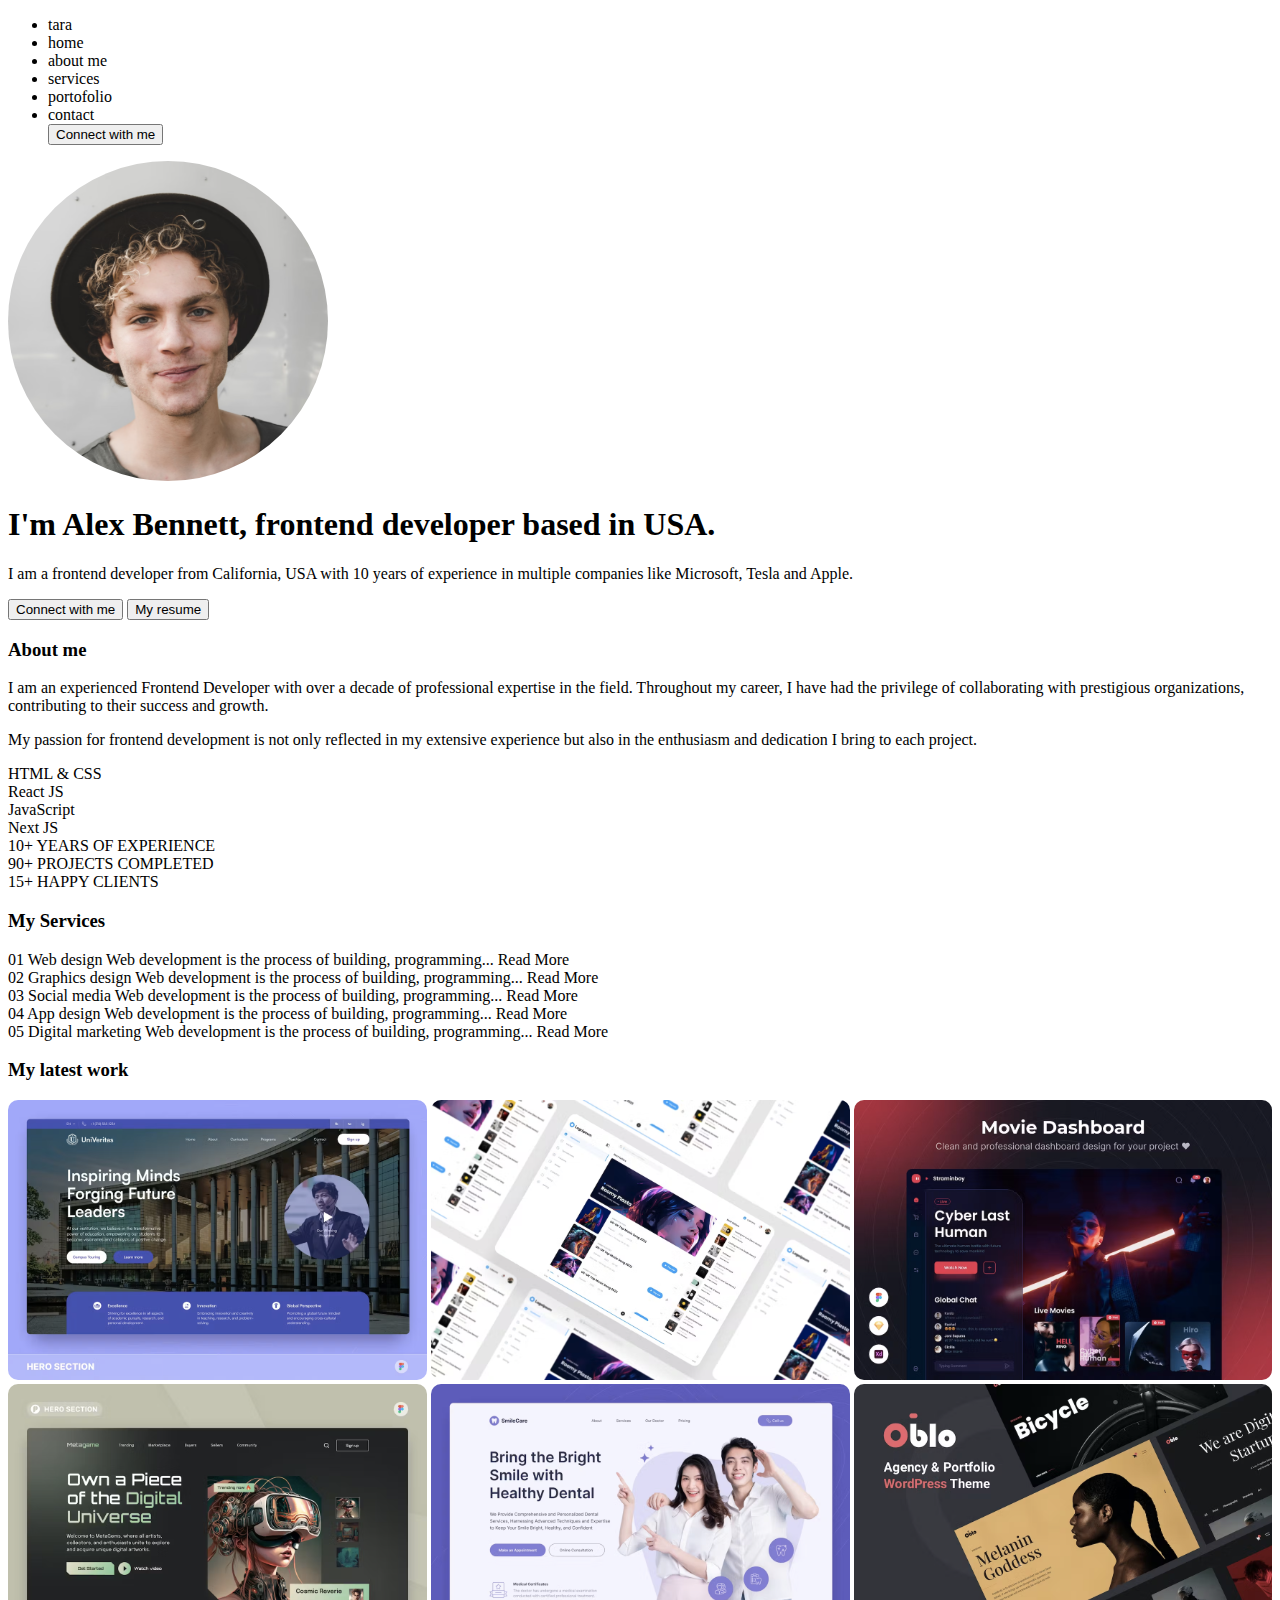
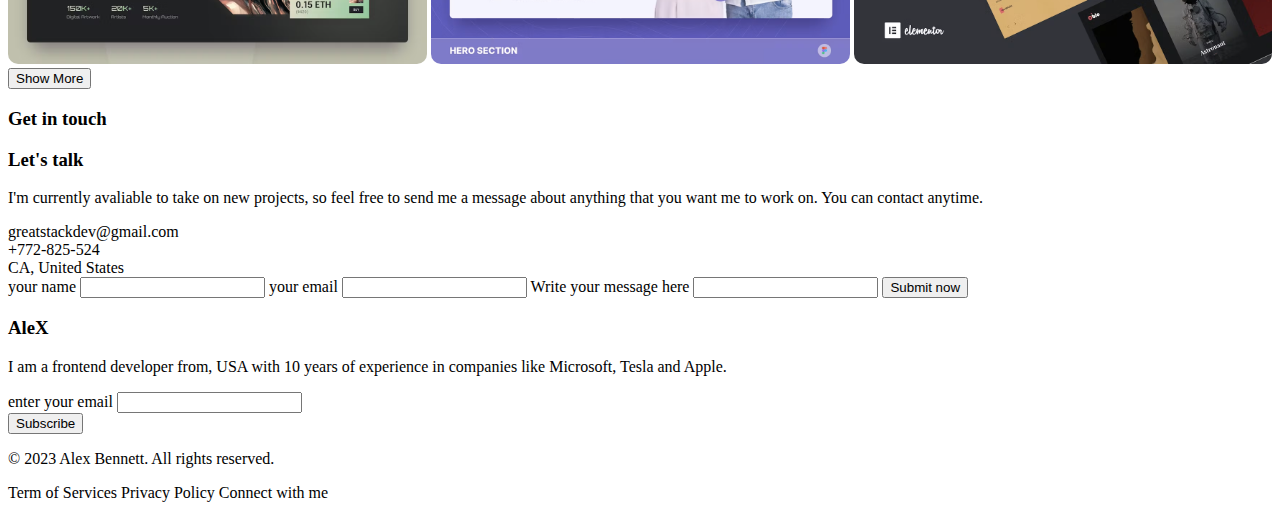
==== html/index.html @ 69fcced3 "my portfolio" ====
<!DOCTYPE html>
<html lang="en">
<head>
   <title>My personal portfolio </title>
</head>
<body> 
    <section>
        <nav>
            <ul>
                <li>tara</li>
                <li>home</li>
                <li>about me</li> 
                <li>services</li>
                <li>portofolio</li> 
                <li>contact</li>
                <div>
                <button>Connect with me</button>
                </div>
            </ul>
        </nav>
    </section> 
    <main>
    <section> 
    <img src="images/alex.svg" alt="">  
    <main> 
        <h1>I'm Alex Bennett, frontend developer based in USA.</h1>
        <p>I am a frontend developer from California, USA with 10 years of experience in multiple companies like Microsoft, Tesla and Apple.</p>
    </main> 
    <div>
        <button>Connect with me</button> 
        <button>My resume</button>
    </div>
</section>
       <section>
        <h3>About me</h3>
    <p>I am an experienced Frontend Developer with over a decade of professional expertise in the field. Throughout my career, I have had the privilege of collaborating with prestigious organizations, contributing to their success and growth.</p>
    <p>My passion for frontend development is not only reflected in my extensive experience but also in the enthusiasm and dedication I bring to each project.</p>
    <li>HTML & CSS</li>
    <li>React JS</li>
    <li>JavaScript</li>
    <li>Next JS</li>
    <li>10+
      YEARS OF EXPERIENCE</li>
    <li>90+
      PROJECTS COMPLETED</li>
    <li>15+
      HAPPY CLIENTS</li>
       </section>
<section>  
    <h3>My Services</h3> 
    <div> 
    <li>01
       Web design
       Web development is the process of building, programming...
       
       Read More
       </li>
       </div>
    <div>
       <li>02
          Graphics design
          Web development is the process of building, programming...
          
          Read More
          
       </li>
       </div>
       <div>
          <li>03
             Social media
             Web development is the process of building, programming...
             
             Read More
             
          </li>
          </div>
          <div>  
          <li>04
                App design
                Web development is the process of building, programming...
                
                Read More 
             </li>
             </div>
             <div>
                <li>05
                   Digital marketing
                   Web development is the process of building, programming...
                   
                   Read More
                   
                </li> 
             </div>  
                </section>
   
<section>
      
      <h3>My latest work</h3>
      <img src="images/1.svg" alt="">
      <img src="images/2.svg" alt="">
      <img src="images/3.svg" alt="">
      <img src="images/4.svg" alt="">
      <img src="images/5.svg" alt="">
      <img src="images/6.svg" alt="">
    <div>
     <button>Show More</button>
      </div>
      <section>
         <h3>Get in touch</h3>
         <h3>Let's talk</h3>
         <p>I'm currently avaliable to take on new projects, so feel free to send me a message about anything that you want me to work on. You can contact anytime.</p>
         <li>greatstackdev@gmail.com</li>
         <li>+772-825-524</li>
         <li>CA, United States</li>
         <label for=" name"> your name</label>
         <input type="text" name="your name" id="your name">
         <label for=" email">your email</label>
         <input type="email" name="your email" id="">
         <label for="Write your message here">Write your message here</label>
         <input type="text" name="" id="">
         <button>Submit now</button>
      </section>
      <section>
         <h3>AleX</h3>
         <p>I am a frontend developer from, USA with 10 years of experience in companies like Microsoft, Tesla and Apple.</p>
         <label for="email">enter your email</label>
         <input type="email" name="enter your email" id="">
         <div>
         <button>Subscribe</button>
         </div>

      </section>
      <section>
      <p>© 2023 Alex Bennett. All rights reserved.</p>  
         <p>Term of Services

         Privacy Policy
         
         Connect with me</p> 
      </section>
      

   </main>
</body>
</html>
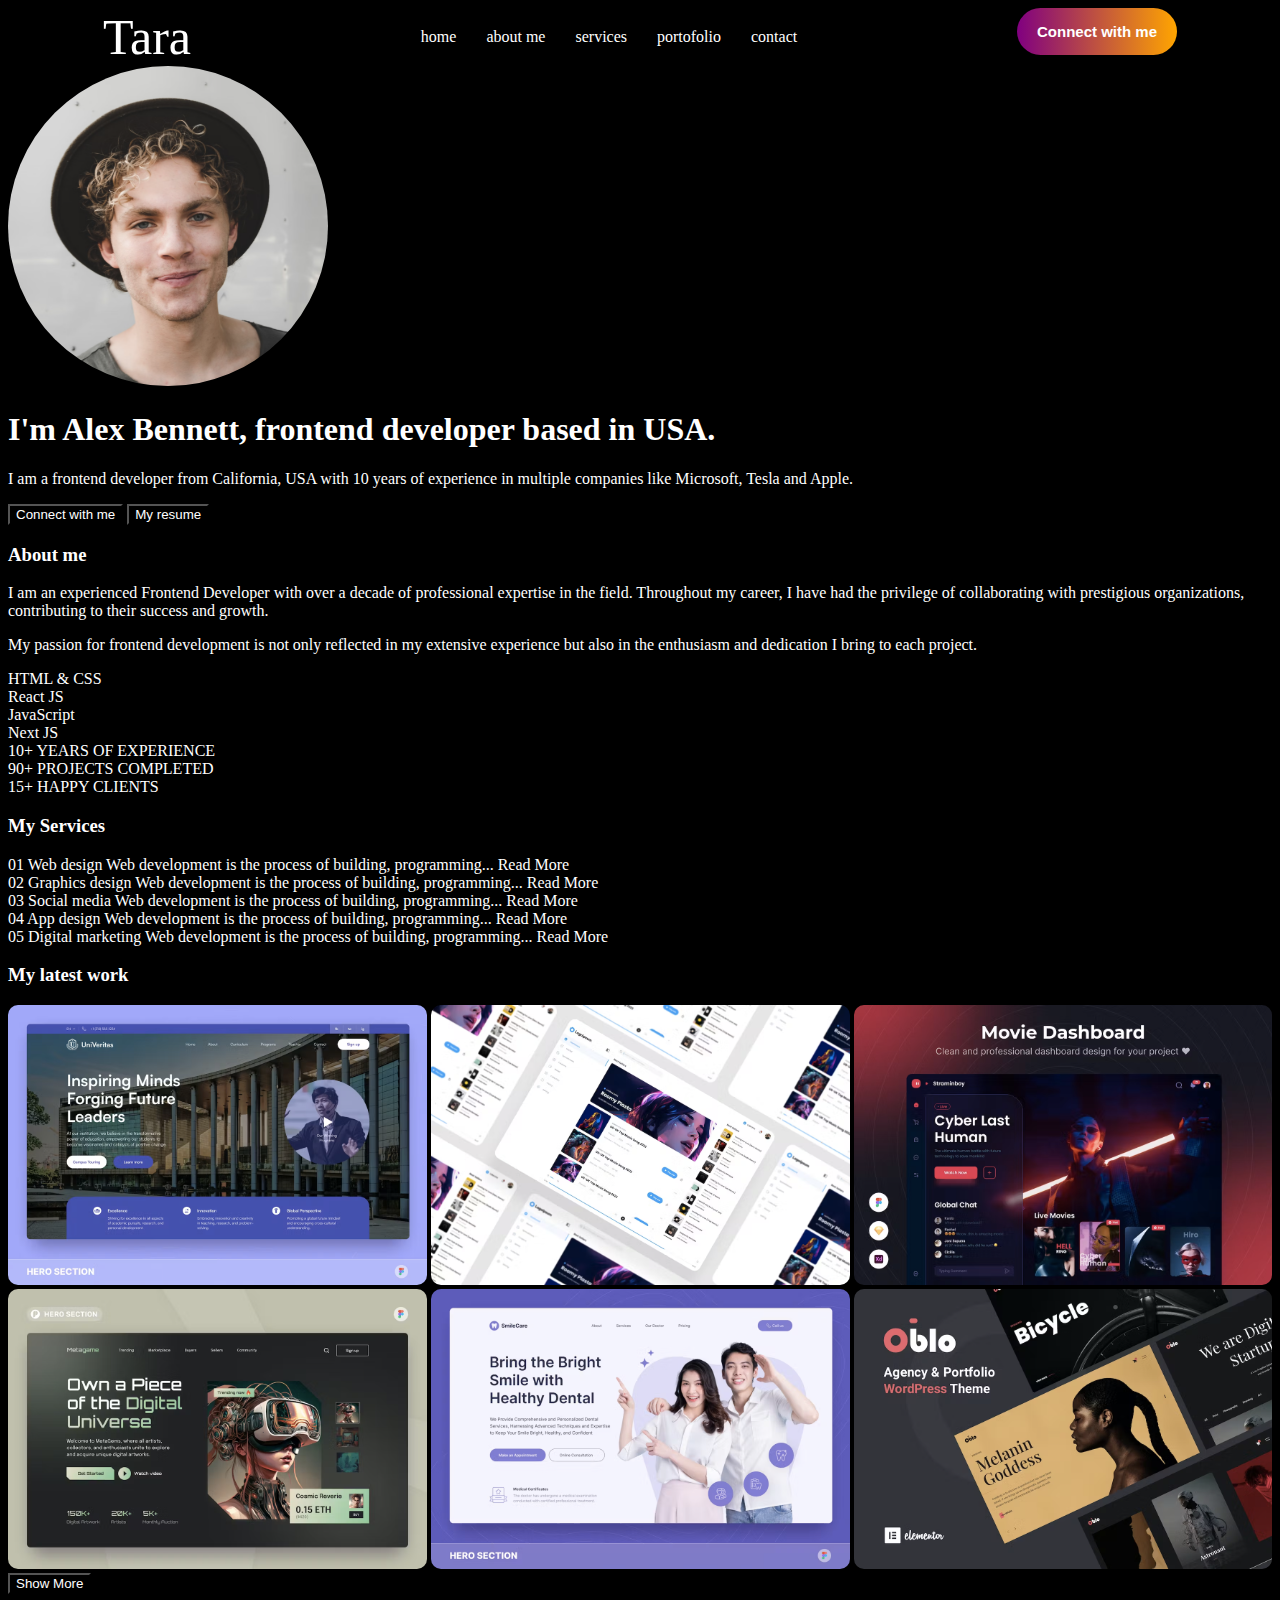
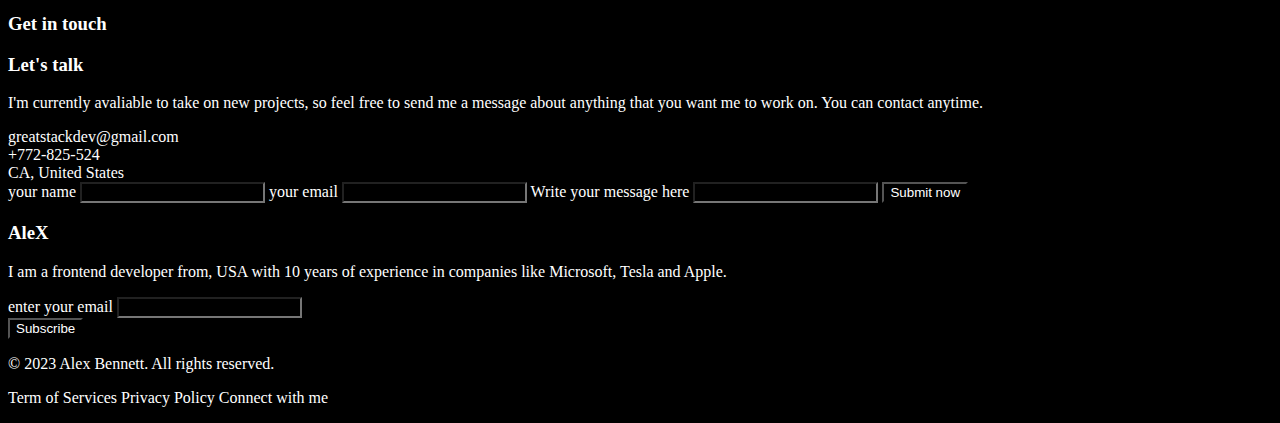
==== commit b8f3da37: "added css" ====
--- a/html/index.html
+++ b/html/index.html
@@ -2,22 +2,25 @@
 <html lang="en">
 <head>
    <title>My personal portfolio </title>
+   <link href="index.css" rel="stylesheet">
 </head>
 <body> 
-    <section>
+    <section class="header">
         <nav>
-            <ul>
-                <li>tara</li>
+         <div class="logo">Tara</div>
+            <ul id="list">
                 <li>home</li>
                 <li>about me</li> 
                 <li>services</li>
                 <li>portofolio</li> 
                 <li>contact</li>
                 <div>
-                <button>Connect with me</button>
-                </div>
             </ul>
+            <div class="btn">
+               <button>Connect with me</button>
+            </div>
         </nav>
+        
     </section> 
     <main>
     <section> 
--- a/html/index.css
+++ b/html/index.css
@@ -0,0 +1,39 @@
+*{
+    background-color: black;
+    color:white
+}
+
+
+.header > nav {
+    display: flex;
+    justify-content: space-around;
+}
+
+ul {
+    display: flex;
+    justify-content: center;
+    align-items: center;
+    gap: 30px;
+}
+
+ul > li {
+    list-style-type: none;
+}
+
+ul > li:hover {
+    cursor: pointer;
+}
+
+.logo {
+    font-size: 50px;
+}
+
+nav > .btn > button {
+    padding: 15px 20px;
+    border:none;
+    border-radius: 25px;
+    background-image: linear-gradient(to right, purple, orange);
+    font-size: 15px;
+    font-weight: bold;
+    color: white;
+}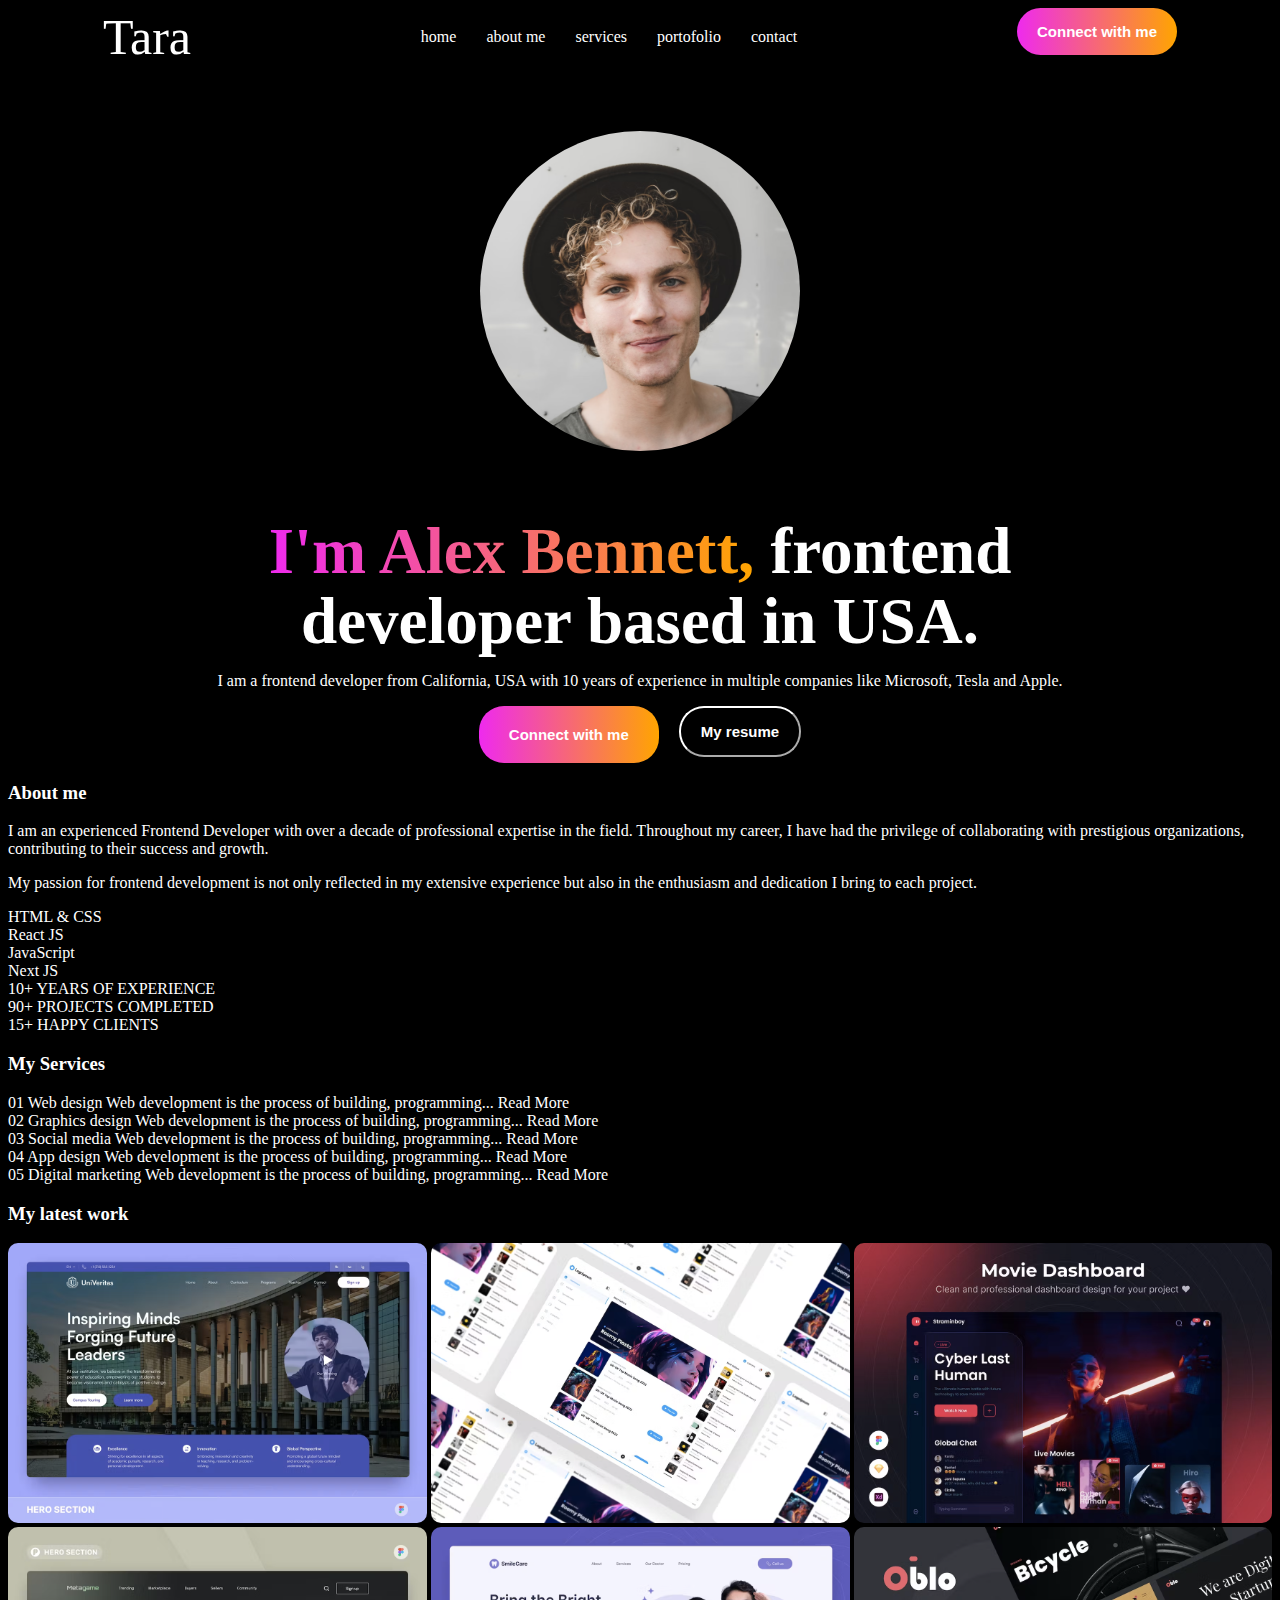
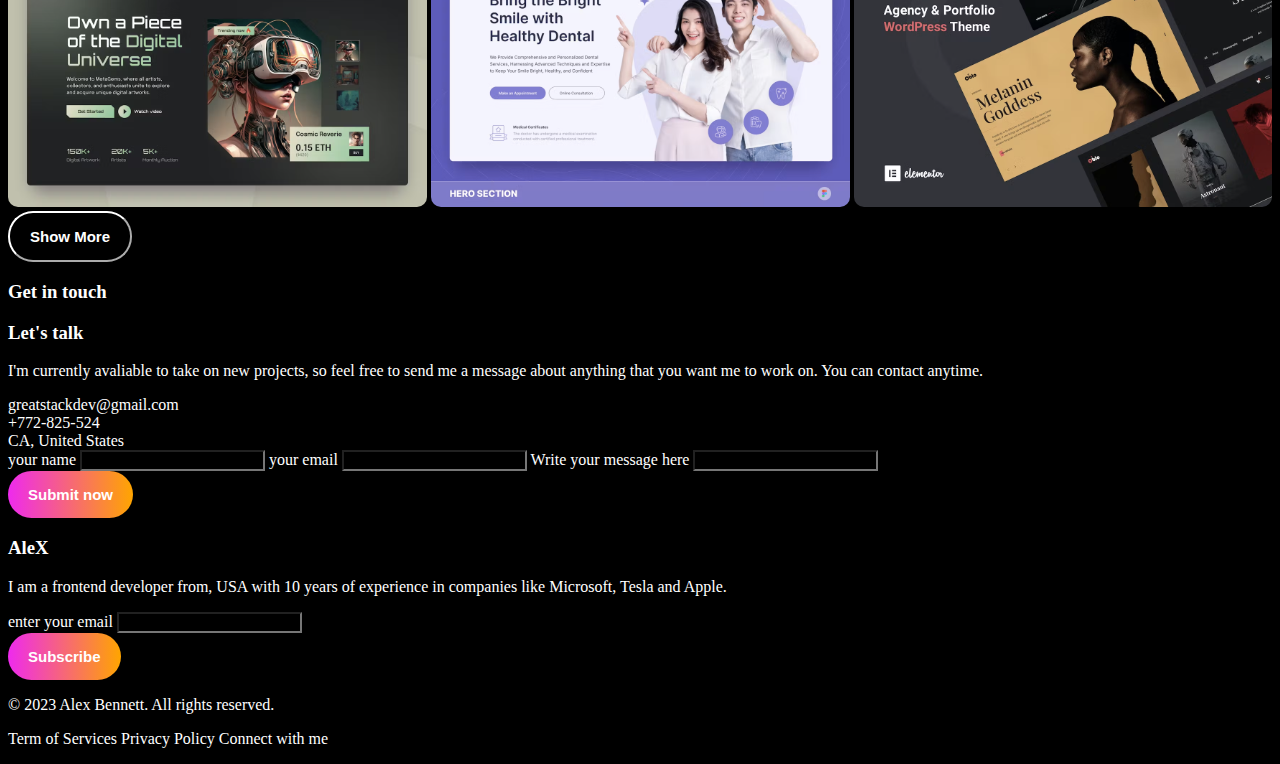
==== commit e4004508: "styled hero section" ====
--- a/html/index.html
+++ b/html/index.html
@@ -5,35 +5,45 @@
    <link href="index.css" rel="stylesheet">
 </head>
 <body> 
-    <section class="header">
-        <nav>
+   <section class="header">
+      <nav>
          <div class="logo">Tara</div>
-            <ul id="list">
-                <li>home</li>
-                <li>about me</li> 
-                <li>services</li>
-                <li>portofolio</li> 
-                <li>contact</li>
-                <div>
-            </ul>
-            <div class="btn">
-               <button>Connect with me</button>
-            </div>
-        </nav>
-        
-    </section> 
+         <ul id="list">
+               <li>home</li>
+               <li>about me</li> 
+               <li>services</li>
+               <li>portofolio</li> 
+               <li>contact</li>
+               <div>
+         </ul>
+         <div class="btn">
+            <button>Connect with me</button>
+         </div>
+      </nav>
+      
+   </section> 
     <main>
-    <section> 
-    <img src="images/alex.svg" alt="">  
+    <section class="alex">
+    <img src="images/alex.svg" alt="allex">  
+   </section>
+    </main>
+   <section class="hero">
     <main> 
-        <h1>I'm Alex Bennett, frontend developer based in USA.</h1>
+      <h1> 
+         <span class="description">I'm Alex Bennett,</span> frontend
+         developer based in USA.
+      </h1>
         <p>I am a frontend developer from California, USA with 10 years of experience in multiple companies like Microsoft, Tesla and Apple.</p>
     </main> 
-    <div>
-        <button>Connect with me</button> 
-        <button>My resume</button>
-    </div>
-</section>
+   <div class="buttons">
+      <div class="btn herobtn">
+         <button>Connect with me</button>
+      </div>
+      <div class="btn2 herobtn">
+          <button>My resume</button>
+      </div>
+   </div>
+   </section>
        <section>
         <h3>About me</h3>
     <p>I am an experienced Frontend Developer with over a decade of professional expertise in the field. Throughout my career, I have had the privilege of collaborating with prestigious organizations, contributing to their success and growth.</p>
@@ -105,7 +115,7 @@
       <img src="images/4.svg" alt="">
       <img src="images/5.svg" alt="">
       <img src="images/6.svg" alt="">
-    <div>
+    <div class="btn2">
      <button>Show More</button>
       </div>
       <section>
@@ -121,14 +131,16 @@
          <input type="email" name="your email" id="">
          <label for="Write your message here">Write your message here</label>
          <input type="text" name="" id="">
+         <div class="btn">
          <button>Submit now</button>
+         </div>
       </section>
       <section>
          <h3>AleX</h3>
          <p>I am a frontend developer from, USA with 10 years of experience in companies like Microsoft, Tesla and Apple.</p>
          <label for="email">enter your email</label>
          <input type="email" name="enter your email" id="">
-         <div>
+         <div class="btn">
          <button>Subscribe</button>
          </div>
 
--- a/html/index.css
+++ b/html/index.css
@@ -28,12 +28,82 @@
     font-size: 50px;
 }
 
-nav > .btn > button {
+ .btn > button  {
     padding: 15px 20px;
     border:none;
     border-radius: 25px;
-    background-image: linear-gradient(to right, purple, orange);
+    background-image: linear-gradient(to right, rgb(238, 42, 238), orange);
     font-size: 15px;
     font-weight: bold;
     color: white;
-}+    transition: all 0.3s ease-in;
+}
+
+.btn > button:hover {
+    scale: 1.05;
+}
+
+
+.alex {
+     display: flex;
+     justify-content: center;
+     align-items: center;
+     height: 50vh; 
+}
+    
+.alex img {
+        max-width: 100%;
+        height: auto;
+}
+
+.hero {
+    display: flex;
+    flex-direction: column;
+    align-items: center;
+}
+
+.hero main{
+    display: flex;
+    flex-direction: column;
+    align-items: center;
+}
+
+.hero h1{
+    margin: 0;
+    text-align: center;
+    width: 65%;
+    font-size: 65px;
+    font-weight: 600;
+    line-height: 70px;
+}
+
+.herobtn  button{
+    padding: 20px 30px;
+}
+
+.buttons {
+    display: flex;
+    gap: 20px;
+}
+
+
+
+.description{
+    background-image: linear-gradient(to right, rgb(238, 42, 238), orange);
+    color: transparent;
+    background-clip: text;
+}
+
+
+
+
+
+.btn2 > button  {
+padding : 15px 20px;
+border-color: white;
+border-radius:25px;
+background-color: black;
+font-size: 15px;
+font-weight: bold;
+color: white;
+}
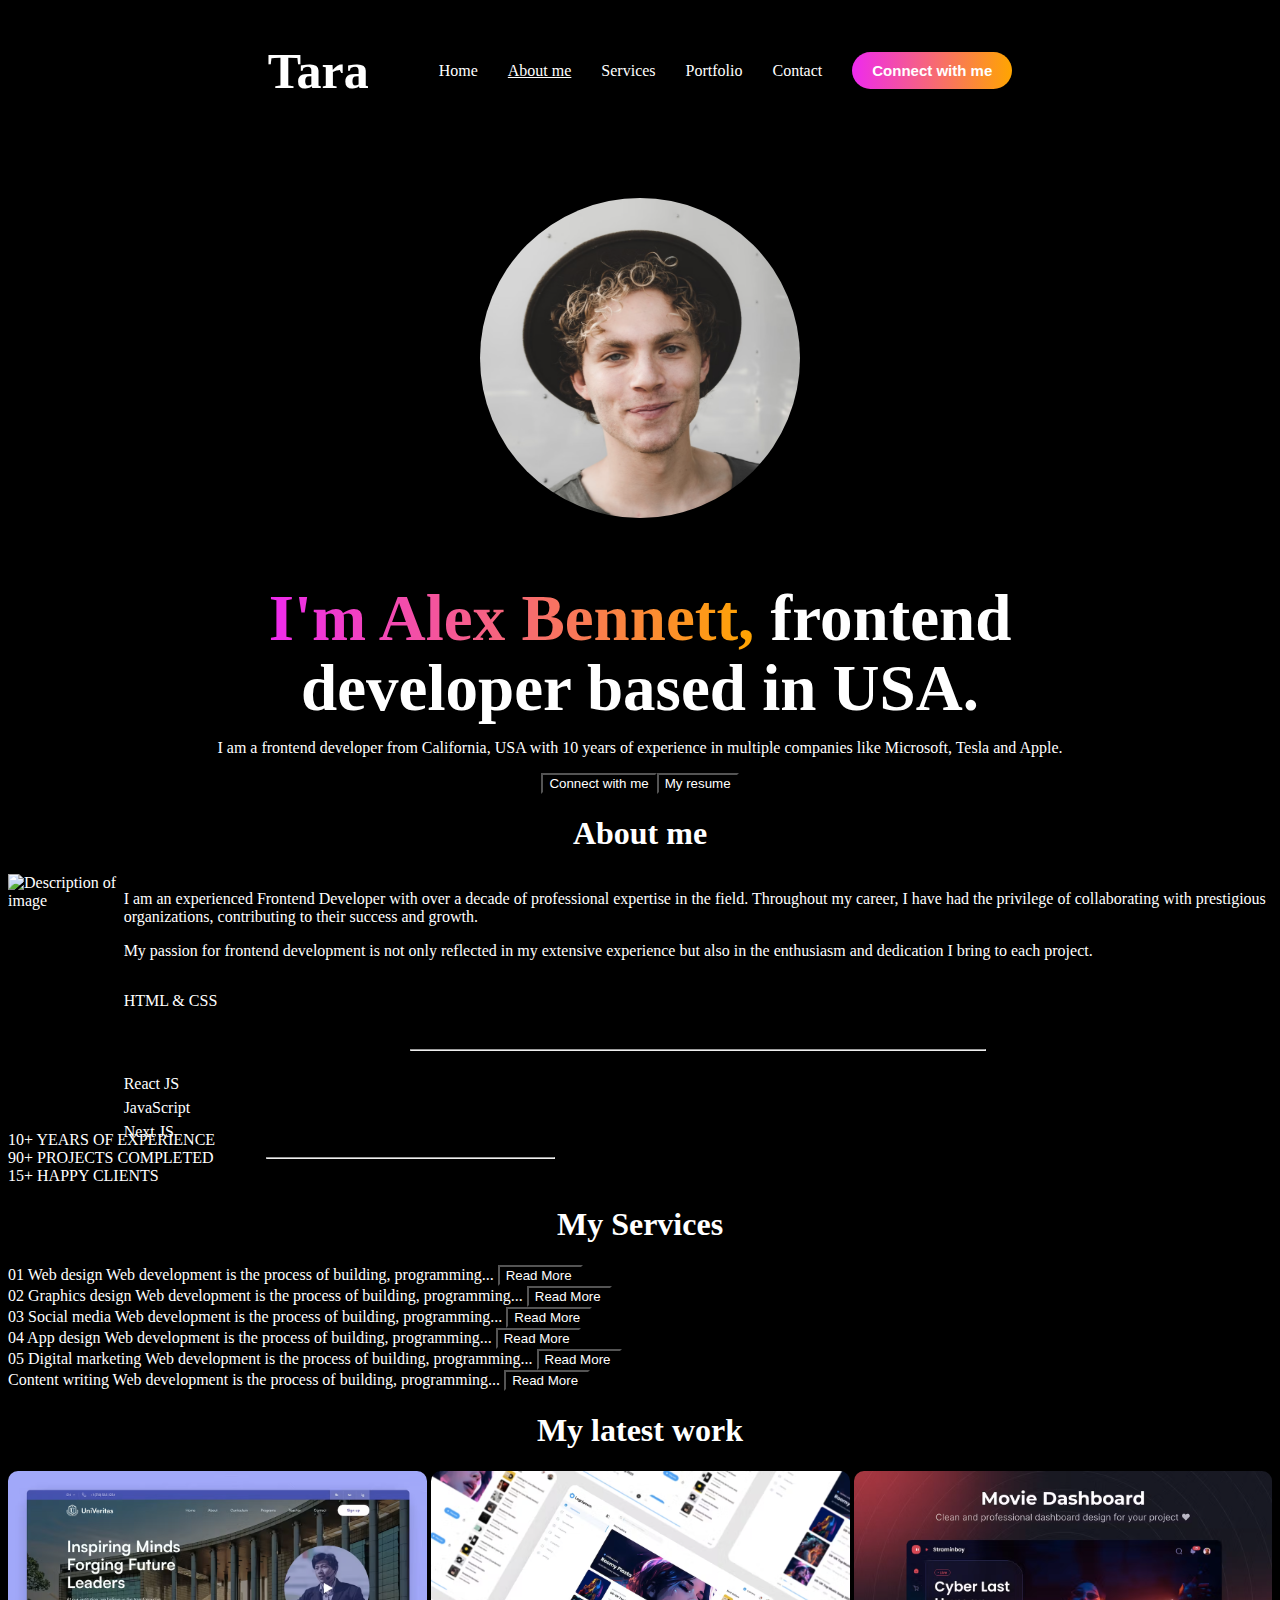
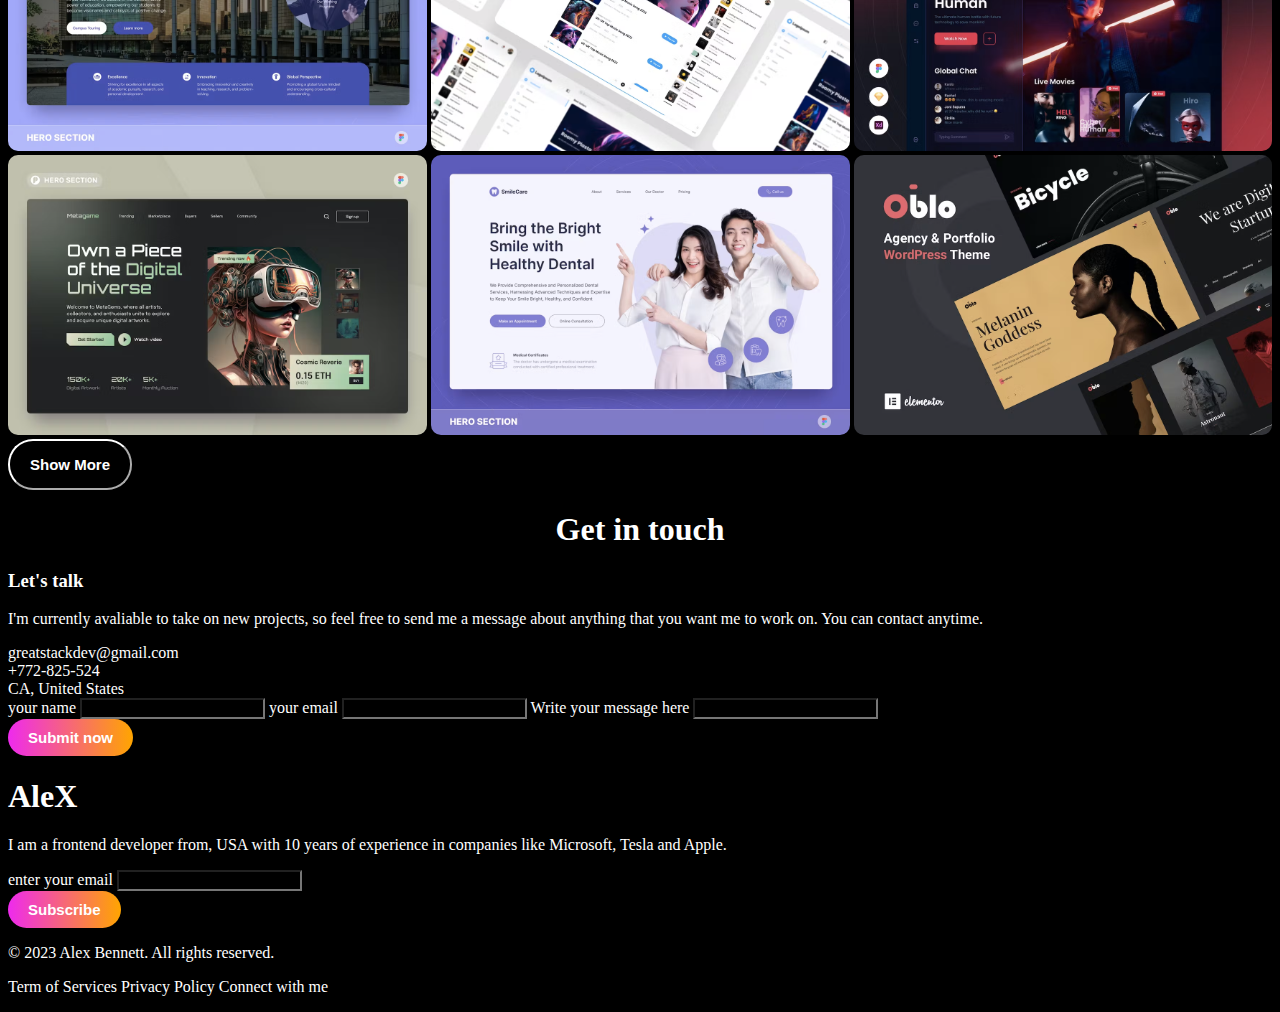
==== commit 41be6410: "html" ====
--- a/html/index.html
+++ b/html/index.html
@@ -1,161 +1,213 @@
 <!DOCTYPE html>
 <html lang="en">
+
 <head>
    <title>My personal portfolio </title>
-   <link href="index.css" rel="stylesheet">
+   <link rel="stylesheet" href="index.css">
 </head>
-<body> 
-   <section class="header">
+
+<body>
+   <section>
       <nav>
-         <div class="logo">Tara</div>
-         <ul id="list">
-               <li>home</li>
-               <li>about me</li> 
-               <li>services</li>
-               <li>portofolio</li> 
-               <li>contact</li>
-               <div>
-         </ul>
-         <div class="btn">
-            <button>Connect with me</button>
-         </div>
+         <div class="header">
+            <h1 class="logo">Tara</h1>
+
+            <ul id="list">
+               <li>Home</li>
+               <li>
+                  <a href="#about">About me</a>
+               </li>
+               <li>Services</li>
+               <li>Portfolio</li>
+               <li>Contact</li>
+            </ul>
+
+            <div class="btn">
+               <button>Connect with me</button>
+            </div>
+         </div>
+
       </nav>
-      
-   </section> 
-    <main>
-    <section class="alex">
-    <img src="images/alex.svg" alt="allex">  
+
    </section>
-    </main>
-   <section class="hero">
-    <main> 
-      <h1> 
-         <span class="description">I'm Alex Bennett,</span> frontend
-         developer based in USA.
-      </h1>
-        <p>I am a frontend developer from California, USA with 10 years of experience in multiple companies like Microsoft, Tesla and Apple.</p>
-    </main> 
-   <div class="buttons">
-      <div class="btn herobtn">
-         <button>Connect with me</button>
-      </div>
-      <div class="btn2 herobtn">
-          <button>My resume</button>
-      </div>
+   <main>
+      <section>
+         <div class="alex">
+         <img src="images/alex.svg" alt="">
+         </div>
+         <div class="hero">
+            <main>
+               <h1>
+                  <span class="description">I'm Alex Bennett,</span> frontend
+                  developer based in USA.
+               </h1>
+               <p>I am a frontend developer from California, USA with 10 years of experience in
+                   multiple companies like
+                  Microsoft, Tesla and Apple.</p>
+                <div class="btncontainer">
+                     <button class="btn">Connect with me</button>
+
+                     <button class="btn">My resume</button>
+                </div>
+
+            </main>
+
+      </section>
+<section class="about" id="about">
+   <div>
+    <h1 class="header"> About me</h1>
    </div>
-   </section>
-       <section>
-        <h3>About me</h3>
-    <p>I am an experienced Frontend Developer with over a decade of professional expertise in the field. Throughout my career, I have had the privilege of collaborating with prestigious organizations, contributing to their success and growth.</p>
-    <p>My passion for frontend development is not only reflected in my extensive experience but also in the enthusiasm and dedication I bring to each project.</p>
-    <li>HTML & CSS</li>
-    <li>React JS</li>
-    <li>JavaScript</li>
-    <li>Next JS</li>
-    <li>10+
-      YEARS OF EXPERIENCE</li>
-    <li>90+
-      PROJECTS COMPLETED</li>
-    <li>15+
-      HAPPY CLIENTS</li>
-       </section>
-<section>  
-    <h3>My Services</h3> 
-    <div> 
-    <li>01
-       Web design
-       Web development is the process of building, programming...
-       
-       Read More
-       </li>
-       </div>
-    <div>
-       <li>02
-          Graphics design
-          Web development is the process of building, programming...
-          
-          Read More
-          
-       </li>
-       </div>
-       <div>
-          <li>03
-             Social media
-             Web development is the process of building, programming...
-             
-             Read More
-             
-          </li>
-          </div>
-          <div>  
-          <li>04
-                App design
-                Web development is the process of building, programming...
-                
-                Read More 
-             </li>
-             </div>
-             <div>
-                <li>05
-                   Digital marketing
-                   Web development is the process of building, programming...
-                   
-                   Read More
-                   
-                </li> 
-             </div>  
-                </section>
+<div class="aboutmecontainer"> 
+   <div>
+    <img src="path/to/image.jpg" alt="Description of image">
+
+   </div>
+   <div>
+       <p>I am an experienced Frontend Developer with over a decade of professional expertise in the field.
+       Throughout my career, I have had the privilege of collaborating with prestigious organizations,
+       contributing to their success and growth.</p>
+       <p>My passion for frontend development is not only reflected in my extensive experience but also in the
+       enthusiasm and dedication I bring to each project.</p>
    
-<section>
-      
-      <h3>My latest work</h3>
-      <img src="images/1.svg" alt="">
-      <img src="images/2.svg" alt="">
-      <img src="images/3.svg" alt="">
-      <img src="images/4.svg" alt="">
-      <img src="images/5.svg" alt="">
-      <img src="images/6.svg" alt="">
-    <div class="btn2">
-     <button>Show More</button>
-      </div>
+       <div class="lines">
+     <p>HTML & CSS</p>
+     <hr style="width: 50%;">
+    </div>
+    <div class="line">
+     <p>React JS</p>
+     <hr style="width: 70%;">
+    </div>
+    <div class="line">
+     <p>JavaScript</p>
+     <hr style="width: 60%;">
+    </div>
+    <div class="line">
+     <p>Next JS</p>
+     <hr style="width: 50%;">
+    </div>
+   </div>
+</div>
+  
+
+         </div>
+         <div>
+            <li>10+
+               YEARS OF EXPERIENCE</li>
+            <li>90+
+               PROJECTS COMPLETED</li>
+            <li>15+
+               HAPPY CLIENTS</li>
+         </div>
+
+</section>
       <section>
-         <h3>Get in touch</h3>
-         <h3>Let's talk</h3>
-         <p>I'm currently avaliable to take on new projects, so feel free to send me a message about anything that you want me to work on. You can contact anytime.</p>
-         <li>greatstackdev@gmail.com</li>
-         <li>+772-825-524</li>
-         <li>CA, United States</li>
-         <label for=" name"> your name</label>
-         <input type="text" name="your name" id="your name">
-         <label for=" email">your email</label>
-         <input type="email" name="your email" id="">
-         <label for="Write your message here">Write your message here</label>
-         <input type="text" name="" id="">
-         <div class="btn">
-         <button>Submit now</button>
+         <h1 class="header">My Services</h1>
+         <div>
+            <li>01
+               Web design
+               Web development is the process of building, programming...
+
+               <button>Read More <img src="" alt=""> </button>
+            </li>
+         </div>
+         <div>
+            <li>02
+               Graphics design
+               Web development is the process of building, programming...
+
+               <button>Read More <img src="" alt=""> </button>
+
+            </li>
+         </div>
+         <div>
+            <li>03
+               Social media
+               Web development is the process of building, programming...
+
+               <button>Read More <img src="" alt=""> </button>
+
+            </li>
+         </div>
+         <div>
+            <li>04
+               App design
+               Web development is the process of building, programming...
+
+               <button>Read More <img src="" alt=""> </button>
+            </li>
+         </div>
+         <div>
+            <li>05
+               Digital marketing
+               Web development is the process of building, programming...
+
+               <button>Read More <img src="" alt=""> </button>
+
+            </li>
+         </div>
+         <div>
+            <li>
+               Content writing
+               Web development is the process of building, programming...
+               <button>Read More <img src="" alt=""> </button>
+
+
+            </li>
          </div>
       </section>
+
       <section>
-         <h3>AleX</h3>
-         <p>I am a frontend developer from, USA with 10 years of experience in companies like Microsoft, Tesla and Apple.</p>
-         <label for="email">enter your email</label>
-         <input type="email" name="enter your email" id="">
-         <div class="btn">
-         <button>Subscribe</button>
-         </div>
-
-      </section>
-      <section>
-      <p>© 2023 Alex Bennett. All rights reserved.</p>  
-         <p>Term of Services
-
-         Privacy Policy
-         
-         Connect with me</p> 
-      </section>
-      
+
+         <h1 class="header">My latest work</h1>
+         <img src="images/1.svg" alt="">
+         <img src="images/2.svg" alt="">
+         <img src="images/3.svg" alt="">
+         <img src="images/4.svg" alt="">
+         <img src="images/5.svg" alt="">
+         <img src="images/6.svg" alt="">
+         <div class="btn2">
+            <button>Show More</button>
+         </div>
+         <section>
+            <h1 class="header">Get in touch</h1>
+            <h3>Let's talk</h3>
+            <p>I'm currently avaliable to take on new projects, so feel free to send me a message about anything that
+               you want me to work on. You can contact anytime.</p>
+            <li>greatstackdev@gmail.com</li>
+            <li>+772-825-524</li>
+            <li>CA, United States</li>
+            <label for=" name"> your name</label>
+            <input type="text" name="your name" id="your name">
+            <label for=" email">your email</label>
+            <input type="email" name="your email" id="">
+            <label for="Write your message here">Write your message here</label>
+            <input type="text" name="" id="">
+            <div class="btn">
+               <button>Submit now</button>
+            </div>
+         </section>
+         <section>
+            <h1>AleX</h1>
+            <p>I am a frontend developer from, USA with 10 years of experience in companies like Microsoft, Tesla and
+               Apple.</p>
+            <label for="email">enter your email</label>
+            <input type="email" name="enter your email" id="">
+            <div class="btn">
+               <button>Subscribe</button>
+            </div>
+
+         </section>
+         <section>
+            <p>© 2023 Alex Bennett. All rights reserved.</p>
+            <p>Term of Services
+
+               Privacy Policy
+
+               Connect with me</p>
+         </section>
+
 
    </main>
 </body>
-</html>
-
+
+</html>--- a/html/index.css
+++ b/html/index.css
@@ -3,12 +3,24 @@
     color:white
 }
 
+.header{
+    display: flex;
+    justify-content: center;
+    align-items: center;
+    gap: 30px;
 
-.header > nav {
-    display: flex;
-    justify-content: space-around;
 }
 
+.btn >button{
+    padding: 10px 20px;
+    border:none;
+    border-radius: 25px;
+    background-image: linear-gradient(to right, rgb(238, 42, 238), orange);
+    font-size: 15px;
+    font-weight: bold;
+    color: white;
+    transition: all 0.3s ease-in;
+}
 ul {
     display: flex;
     justify-content: center;
@@ -28,16 +40,7 @@
     font-size: 50px;
 }
 
- .btn > button  {
-    padding: 15px 20px;
-    border:none;
-    border-radius: 25px;
-    background-image: linear-gradient(to right, rgb(238, 42, 238), orange);
-    font-size: 15px;
-    font-weight: bold;
-    color: white;
-    transition: all 0.3s ease-in;
-}
+ 
 
 .btn > button:hover {
     scale: 1.05;
@@ -94,10 +97,6 @@
     background-clip: text;
 }
 
-
-
-
-
 .btn2 > button  {
 padding : 15px 20px;
 border-color: white;
@@ -107,3 +106,32 @@
 font-weight: bold;
 color: white;
 }
+
+.btncontainer {
+    display: flex;
+    justify-content: space-around;
+    gap: 3;
+    align-items: baseline;
+}
+
+/* about */
+
+.lines{
+    display: flex;
+    flex-direction: column;
+    gap: 15px;
+}
+.line {
+    outline: none;
+    border: none;
+    width: 50%;
+    height: 8px;
+    border-radius: 50px;
+    background: linear-gradient(264deg, #DF8908 -5.09%, #B415FF 106.28%);
+}
+.aboutmecontainer{
+    display: flex;
+    
+}
+
+
